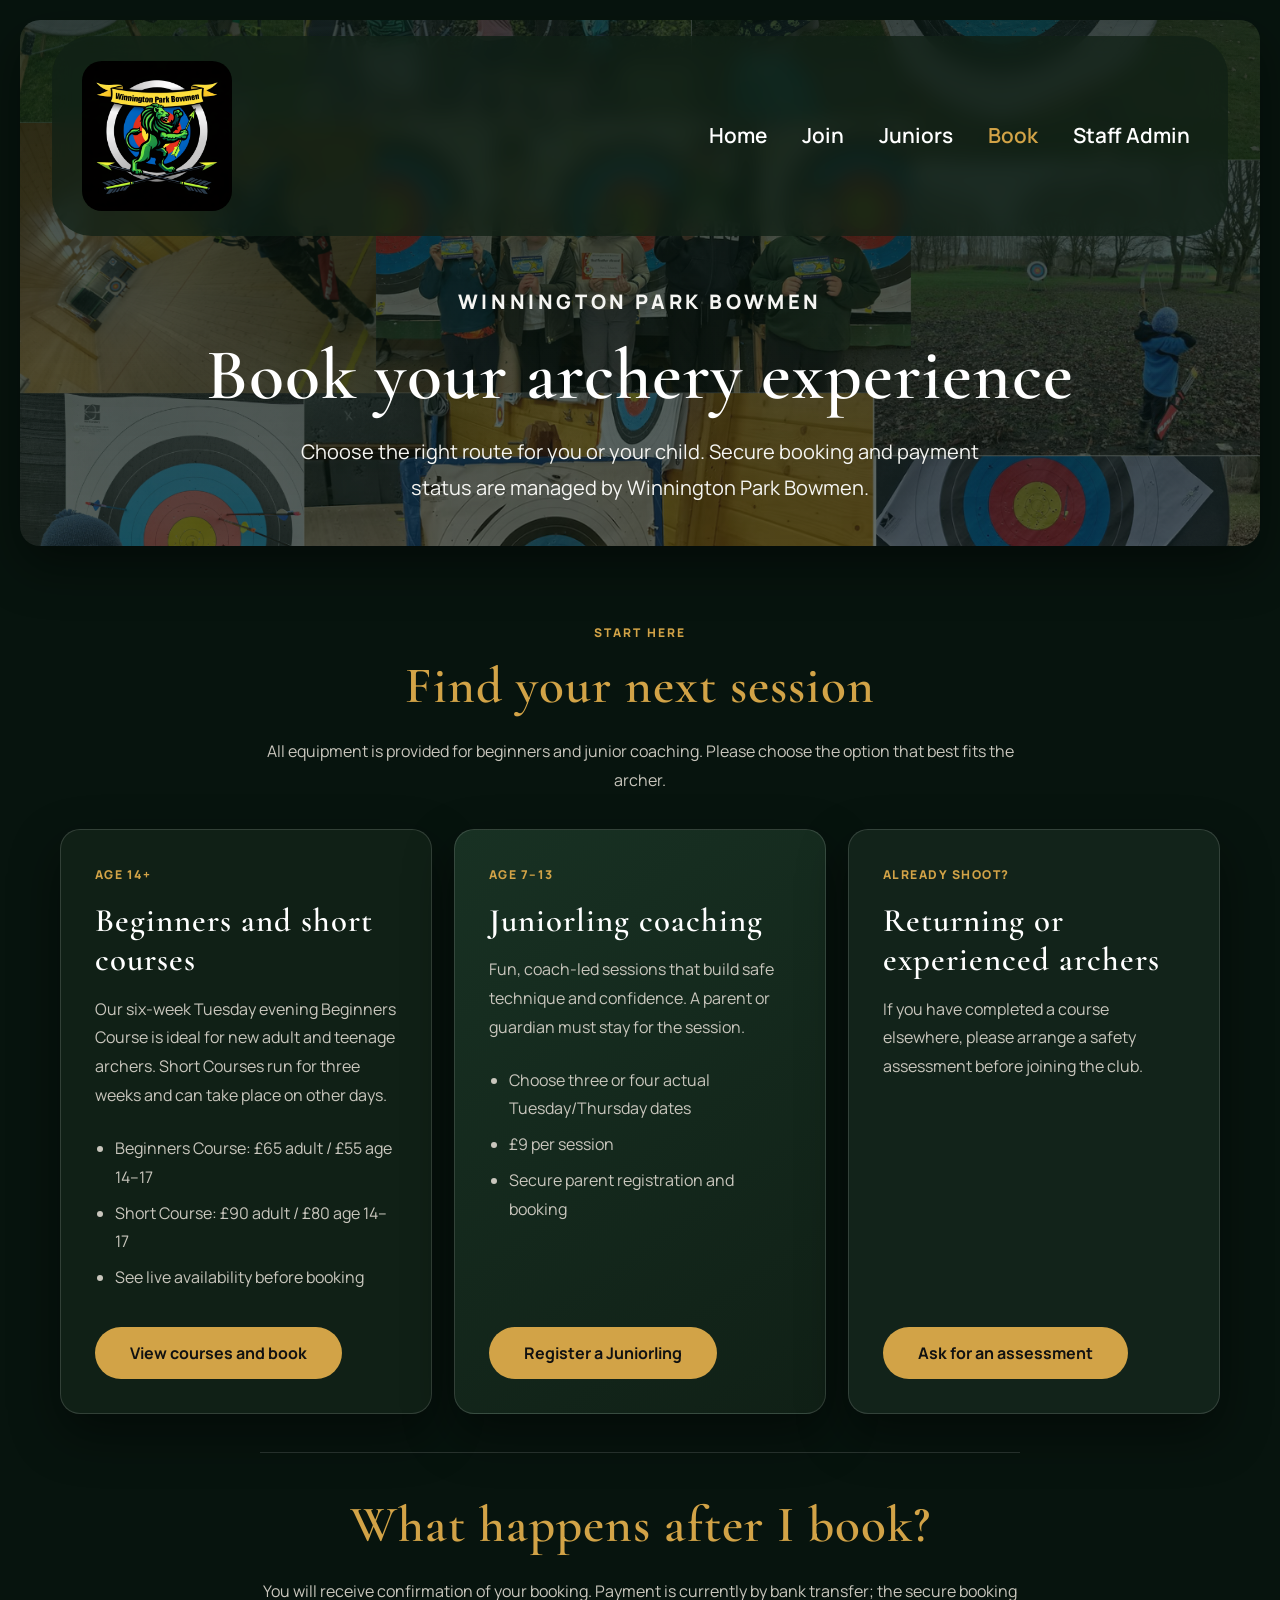
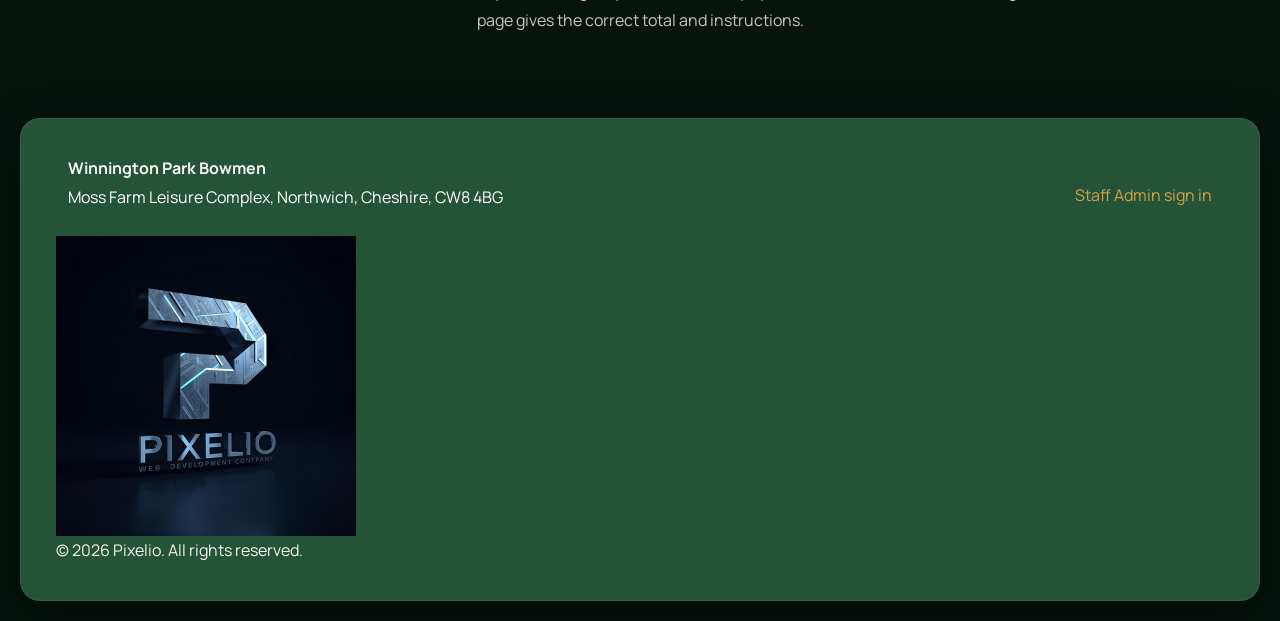
==== book.html @ f1222147 "Normalize website spacing and navigation" ====
<!DOCTYPE html>
<html lang="en">
  <head>
    <meta charset="UTF-8">
    <meta name="viewport" content="width=device-width, initial-scale=1">
    <meta name="description" content="Book a Winnington Park Bowmen course or Juniorling session.">
    <title>Book archery | Winnington Park Bowmen</title>
    <link href="https://cdn.jsdelivr.net/npm/bootstrap@5.3.8/dist/css/bootstrap.min.css" rel="stylesheet" integrity="sha384-sRIl4kxILFvY47J16cr9ZwB07vP4J8+LH7qKQnuqkuIAvNWLzeN8tE5YBujZqJLB" crossorigin="anonymous">
    <link rel="stylesheet" href="assets/styles.css">
  </head>
  <body class="booking-page">
    <header class="page-header booking-header">
      <div class="page-header-overlay">
        <nav class="navbar navbar-expand-lg site-nav">
          <a class="navbar-brand" href="index.html"><img id="wpb-logo" src="assets/images/WPB LOGO 300px 2026.png" alt="Winnington Park Bowmen Logo"></a>
          <button class="navbar-toggler" type="button" data-bs-toggle="collapse" data-bs-target="#mainNav" aria-controls="mainNav" aria-expanded="false" aria-label="Toggle navigation"><span class="navbar-toggler-icon"></span></button>
          <div class="collapse navbar-collapse justify-content-end" id="mainNav">
            <ul class="navbar-nav">
              <li class="nav-item"><a class="nav-link" href="index.html">Home</a></li>
              <li class="nav-item"><a class="nav-link" href="join.html">Join</a></li>
              <li class="nav-item"><a class="nav-link" href="juniors.html">Juniors</a></li>
              <li class="nav-item"><a class="nav-link active" href="book.html" aria-current="page">Book</a></li>
              <li class="nav-item"><a class="nav-link" href="https://new-membership.wpbowmen.co.uk/">Staff Admin</a></li>
            </ul>
          </div>
        </nav>
        <div class="page-title">
          <p class="eyebrow-site">WINNINGTON PARK BOWMEN</p>
          <h1>Book your archery experience</h1>
          <p>Choose the right route for you or your child. Secure booking and payment status are managed by Winnington Park Bowmen.</p>
        </div>
      </div>
    </header>

    <main class="booking-content container">
      <section class="booking-intro">
        <p class="eyebrow-site">START HERE</p>
        <h2>Find your next session</h2>
        <p>All equipment is provided for beginners and junior coaching. Please choose the option that best fits the archer.</p>
      </section>
      <section class="booking-grid" aria-label="Booking choices">
        <article class="booking-card course-card">
          <span class="booking-tag">Age 14+</span>
          <h3>Beginners and short courses</h3>
          <p>Our six-week Tuesday evening Beginners Course is ideal for new adult and teenage archers. Short Courses run for three weeks and can take place on other days.</p>
          <ul>
            <li>Beginners Course: £65 adult / £55 age 14–17</li>
            <li>Short Course: £90 adult / £80 age 14–17</li>
            <li>See live availability before booking</li>
          </ul>
          <a class="btn learn-btn" href="https://new-membership.wpbowmen.co.uk/courses">View courses and book</a>
        </article>
        <article class="booking-card junior-card">
          <span class="booking-tag">Age 7–13</span>
          <h3>Juniorling coaching</h3>
          <p>Fun, coach-led sessions that build safe technique and confidence. A parent or guardian must stay for the session.</p>
          <ul>
            <li>Choose three or four actual Tuesday/Thursday dates</li>
            <li>£9 per session</li>
            <li>Secure parent registration and booking</li>
          </ul>
          <a class="btn learn-btn" href="https://new-membership.wpbowmen.co.uk/juniorling-register">Register a Juniorling</a>
        </article>
        <article class="booking-card support-card">
          <span class="booking-tag">Already shoot?</span>
          <h3>Returning or experienced archers</h3>
          <p>If you have completed a course elsewhere, please arrange a safety assessment before joining the club.</p>
          <a class="btn btn-outline-light" href="secondary-pages/ask-for-assessment.html">Ask for an assessment</a>
        </article>
      </section>
      <section class="booking-note">
        <h2>What happens after I book?</h2>
        <p>You will receive confirmation of your booking. Payment is currently by bank transfer; the secure booking page gives the correct total and instructions.</p>
      </section>
    </main>

    <footer id="contact">
      <div class="container"><div class="row"><div class="col-md-6"><strong>Winnington Park Bowmen</strong><p>Moss Farm Leisure Complex, Northwich, Cheshire, CW8 4BG</p></div><div class="col-md-6 text-md-end"><a href="https://new-membership.wpbowmen.co.uk/">Staff Admin sign in</a></div></div></div><div class="pixelio-copyright"><a href="https://www.pixelio.co.uk" target="_blank" rel="noopener noreferrer"><img src="assets/images/Pixelio-blue-logo.png" alt="Pixelio"></a><span>© 2026 Pixelio. All rights reserved.</span></div>
    </footer>
    <script src="https://cdn.jsdelivr.net/npm/bootstrap@5.3.8/dist/js/bootstrap.bundle.min.js" integrity="sha384-FKyoEForCGlyvwx9Hj09JcYn3nv7wiPVlz7YYwJrWVcXK/BmnVDxM+D2scQbITxI" crossorigin="anonymous"></script>
  </body>
</html>
---- assets/styles.css ----
/* ===========================
   Google Fonts
=========================== */
@import url('https://fonts.googleapis.com/css2?family=Cormorant+Garamond:wght@400;500;600;700&family=Manrope:wght@300;400;500;600;700&display=swap');

/* ===========================
   Colour Palette
=========================== */

:root{

    --bg:#07140E;
    --surface:#102016;
    --surface-light:#183123;

    --primary:#245338;
    --accent:#D2A347;

    --text:#F5F5F2;
    --text-muted:#C9C6BD;

    --shadow:0 20px 50px rgba(0,0,0,.45);

}

/* ===========================
   Global
=========================== */

*{
    margin:0;
    padding:0;
    box-sizing:border-box;
}

html{
    scroll-behavior:smooth;
}

body{

    font-family:'Manrope',sans-serif;
    background:var(--bg);
    color:var(--text);
    line-height:1.8;

}

img {
    display: block;
    max-width: 100%;
    height: auto;
}

h1,h2,h3{

    font-family:'Cormorant Garamond',serif;
    font-weight:600;
    letter-spacing:1px;

}

h2{

    margin-bottom:20px;
    color:var(--accent);

}

p{

    color:var(--text-muted);
    margin-bottom:1.5rem;

}

section{

    margin:30px auto;

}

a {
    color: var(--accent);
    text-decoration: none;
    transition: .3s;
}

a:hover {
    color: white;
}

.container {
    max-width: 1200px;
}

.hero,
#welcome-message,
.home-content,
footer {

    border: 1px solid rgba(255,255,255,.08);

}

/* ===========================
   Hero
=========================== */

.hero {

    min-height: 100vh;

    background:
        linear-gradient(rgba(7,20,14,.65),
        rgba(7,20,14,.65)),
        url("../assets/images/hero.avif");

    background-size: cover;
    background-position: center;
    background-repeat: no-repeat;

    border-radius: 20px;

    margin: 20px;

    overflow: hidden;

    box-shadow: var(--shadow);

}

/* Dark overlay */

.hero-overlay {

    display: flex;
    flex-direction: column;

    min-height: 100vh;

    padding: 2rem 4rem;

}

/* ===========================
   Hero Content
=========================== */

.hero-content {

    flex: 1;

    display: flex;

    flex-direction: column;

    justify-content: center;

    align-items: center;

    text-align: center;

    max-width: 900px;

    margin: auto;

}

.hero h1 {

    font-size: clamp(3rem,7vw,5.5rem);

    color: white;

    margin-bottom: 1rem;

}

.hero-subtitle {

    font-size: 1.3rem;

    color: white;

    max-width: 700px;

    margin-bottom: 2.5rem;

}

/* ===========================
   Hero Buttons
=========================== */

.hero-buttons {

    display: flex;

    gap: 1rem;

    flex-wrap: wrap;

    justify-content: center;

}

.learn-btn {

    background: var(--accent);

    color: #111;

    padding: 15px 40px;

    border-radius: 50px;

    font-weight: 700;

    transition: .3s;

}

.learn-btn:hover {

    background: #e5bb5d;

    transform: translateY(-3px);

}

.btn-outline-light {

    border-radius: 50px;

    padding: 15px 40px;

}
/* ===========================
   Logo
=========================== */

#wpb-logo{

    width:220px;
    height:auto;

    border-radius:20px;
    margin:10px;

}

/* ===========================
   Navigation
=========================== */

.navbar {
    background: rgba(16, 32, 22, 0.75);
    backdrop-filter: blur(10px);

    border-radius: 40px;
    padding: 10px 20px;
}

.nav-link{

    color:white !important;

    font-size:1.3rem;
    font-weight:600;

    margin:0 .6rem;
    padding: 0.75rem 1rem;

    transition:.3s;

}

.nav-link.active{

    color:var(--accent)!important;

}

.nav-link:hover{

    color:var(--accent)!important;

}


/* ===========================
   Main Content
=========================== */

#home{

    margin:30px 20px;

    padding:60px;

    border-radius:20px;

    background:
    linear-gradient(rgba(7,20,14,.55),
    rgba(7,20,14,.55)),
    url("../assets/images/hadfield1.avif");

    background-size:cover;

    background-position:center;

    box-shadow:var(--shadow);

}

.home-content{

    max-width:1000px;

    margin:auto;

    background:rgba(16,32,22,.88);

    padding:50px;

    border-radius:20px;

}

.home-content h2{

    font-size:2.5rem;

    color:var(--text);

    margin-bottom:20px;

}

.home-content ul {
    padding-left: 1.5rem;
    margin-bottom: 2rem;
}

.home-content li {
    padding-bottom: .5rem;
}

/* ===========================
   Buttons
=========================== */

.learn-btn,
.btn {

    background:var(--accent);

    color:#111;

    border:none;

    border-radius:50px;

    padding:14px 35px;

    font-weight:700;

    transition:.3s;

}

button:hover,
.btn:hover{

    background:#e0b760;


}

/* ===========================
   Inner Page Header
=========================== */

.page-header {

    min-height: 320px;

    margin: 20px;

    border-radius: 20px;

    overflow: hidden;

    background:
        linear-gradient(rgba(7,20,14,.70),
        rgba(7,20,14,.70)),
        url("../assets/images/hero.avif") center/cover no-repeat;

    box-shadow: var(--shadow);

}

.page-header-overlay {

    min-height: 320px;

    display: flex;

    flex-direction: column;

    padding: 1rem 2rem;

}

.page-header-overlay #wpb-logo {

    width:150px;
}

.page-header-overlay .nav-link.active {

    color:var(--accent)!important;

}

.nav-link.active::after{

    width:100%;

}

.page-title{

    display:flex;
    flex-direction:column;
    justify-content:center;
    align-items:center;

    margin-top:3rem;

    text-align:center;

}

.page-title h1 {

    font-size: clamp(2.8rem, 6vw, 4.5rem);

    color: white;

    margin-bottom: 1rem;

}

.page-title p {

    font-size: 1.25rem;

    color: var(--text);

    max-width: 700px;

}

/* ===========================
   Join Page Content
=========================== */

#equipment {

    margin: 30px 20px;

    padding: 60px;

    border-radius: 20px;

    background:
        linear-gradient(rgba(7,20,14,.55),
        rgba(7,20,14,.55)),
        url("../assets/images/equipment.jpg");

    background-size: cover;

    background-position: center;

    box-shadow: var(--shadow);

}

#prices {

    margin: 30px 20px;

    padding: 60px;

    border-radius: 20px;

    background:
        linear-gradient(rgba(7,20,14,.55),
        rgba(7,20,14,.55)),
        url("../assets/images/arrows-close2.png");

    background-size: cover;

    background-position: center;

    box-shadow: var(--shadow);

}

#available-courses {

    margin: 30px 20px;

    padding: 60px;

    border-radius: 20px;

    background:
        linear-gradient(rgba(7,20,14,.55),
        rgba(7,20,14,.55)),
        url("../assets/images/indoor-champs.png");

    background-size: cover;

    background-position: center;

    box-shadow: var(--shadow);

}

#available-assessments {

    margin: 30px 20px;

    padding: 60px;

    border-radius: 20px;

    background:
        linear-gradient(rgba(7,20,14,.55),
        rgba(7,20,14,.55)),
        url("../assets/images/outdoor2.jpg");

    background-size: cover;

    background-position: center;

    box-shadow: var(--shadow);

}

/* ===========================
   Juniors Page Content
=========================== */

#juniors {

    margin: 30px 20px;

    padding: 60px;

    border-radius: 20px;

    background:
        linear-gradient(rgba(7,20,14,.55),
        rgba(7,20,14,.55)),
        url("../assets/images/junior-collage.png");

    background-size: cover;

    background-position: center;

    box-shadow: var(--shadow);

}

/* ===========================
   Footer
=========================== */

footer{

    margin:20px;

    padding:35px;

    border-radius:20px;

    background:var(--primary);

    box-shadow:var(--shadow);

}

footer p,
footer address{

    color:white;

}

footer .row {
    align-items: center;
}

#pix-logo{

    width:42px;

}

/* ===========================
   Social Icons
=========================== */

#socials{

    display:flex;

    justify-content:center;

    align-items:center;

    gap:25px;

}

.instagram-icon,
.facebook-icon,
.twitter-icon{

    color:var(--accent);

    font-size:2.2rem;

    transition:.3s;

}

.instagram-icon:hover,
.facebook-icon:hover,
.twitter-icon:hover{

    color:white;

    transform:translateY(-5px);

}

/* ===========================
   Page in Working Progress
=========================== */

.working-hero {

    min-height: 100vh;

    background:
        linear-gradient(rgba(7,20,14,.65),
        rgba(7,20,14,.65)),
        url("../assets/images/evil-elfy.png");

    background-size: cover;
    background-position: center;
    background-repeat: no-repeat;

    border-radius: 20px;

    margin: 20px;

    overflow: hidden;

    box-shadow: var(--shadow);

}

/* ===========================
   Booking hub
=========================== */

.booking-header {
    background:
        linear-gradient(rgba(7,20,14,.78), rgba(7,20,14,.64)),
        url("../assets/images/junior-collage.png") center/cover no-repeat;
}

.booking-content {
    padding: 56px 20px 30px;
}

.booking-intro,
.booking-note {
    max-width: 760px;
    margin: 0 auto 34px;
    text-align: center;
}

.eyebrow-site {
    color: var(--accent);
    font-size: .75rem;
    font-weight: 800;
    letter-spacing: .18em;
    margin-bottom: .75rem;
}

.booking-intro h2,
.booking-note h2 {
    font-size: clamp(2.25rem, 4vw, 3.4rem);
}

.booking-grid {
    display: grid;
    grid-template-columns: repeat(3, minmax(0, 1fr));
    gap: 22px;
    margin-bottom: 38px;
}

.booking-card {
    display: flex;
    min-height: 370px;
    flex-direction: column;
    padding: 34px;
    border: 1px solid rgba(255,255,255,.14);
    border-radius: 20px;
    background: var(--surface);
    box-shadow: var(--shadow);
}

.booking-card h3 {
    color: white;
    font-size: 2.05rem;
    margin: 15px 0;
}

.booking-card ul {
    margin: 0 0 28px;
    padding-left: 1.25rem;
    color: var(--text-muted);
}

.booking-card li { margin-bottom: .45rem; }
.booking-card .btn { margin-top: auto; align-self: flex-start; }
.booking-tag { color: var(--accent); font-size: .76rem; font-weight: 800; letter-spacing: .12em; text-transform: uppercase; }
.junior-card { background: linear-gradient(145deg, #183123, #102016); }
.support-card { background: #12231a; }
.booking-note { border-top: 1px solid rgba(255,255,255,.14); padding-top: 42px; }

@media (max-width: 900px) {
    .booking-grid { grid-template-columns: 1fr; }
    .booking-card { min-height: auto; }
}



/* ===========================
   Responsive
=========================== */

@media (max-width:992px){

.hero{

    flex-direction:column;

    text-align:center;

    padding:40px;

}

.hero h1{

    margin:30px 0;

    font-size:3rem;

}

#navbar{

    margin-top:25px;

}

}

@media (max-width:768px){

.hero{

    min-height:auto;

}

/* ===========================
   2026 website refresh
=========================== */

.site-hero { min-height: 760px; }
.site-nav { background: rgba(7,20,14,.7); }
.hero-content-left { align-items: flex-start; max-width: 720px; text-align: left; }
.hero-content-left .hero-subtitle { margin-left: 0; }
.section-kicker { color: var(--accent); font-size: .72rem; font-weight: 800; letter-spacing: .16em; text-transform: uppercase; }
.intro-section { padding: 100px 30px 65px; }
.split-heading { display: grid; grid-template-columns: 1.1fr .9fr; gap: 50px; align-items: end; }
.split-heading h2, .venue-section h2, .cta-band h2 { color: white; font-size: clamp(2.7rem, 5vw, 4.8rem); line-height: 1.03; }
.split-heading p { font-size: 1.12rem; margin: 0; }
.pathway-grid, .detail-grid-site { display: grid; grid-template-columns: repeat(3, 1fr); gap: 18px; }
.pathway-card, .detail-grid-site article { min-height: 300px; padding: 32px; border: 1px solid rgba(255,255,255,.12); border-radius: 18px; background: var(--surface); }
.pathway-card:nth-child(2) { background: var(--surface-light); }
.pathway-card span { color: var(--accent); font-weight: 800; }
.pathway-card h3, .detail-grid-site h3 { margin: 22px 0 14px; color: white; font-size: 2rem; }
.pathway-card a { display: inline-flex; margin-top: 22px; color: var(--accent); font-weight: 800; }
.pathway-card a b { margin-left: 10px; }
.venue-section { display: grid; grid-template-columns: 1fr 1fr; gap: 70px; margin-top: 105px; padding: 65px 30px; border-top: 1px solid rgba(255,255,255,.14); border-bottom: 1px solid rgba(255,255,255,.14); }
.venue-list article { display: grid; gap: 5px; padding: 22px 0; border-bottom: 1px solid rgba(255,255,255,.12); }
.venue-list strong { color: var(--accent); font-family: 'Cormorant Garamond',serif; font-size: 3rem; line-height: 1; }
.venue-list span { color: var(--text-muted); }
.cta-band { display: flex; justify-content: space-between; align-items: center; gap: 30px; margin: 75px auto; padding: 55px 45px; border-radius: 18px; background: linear-gradient(120deg, #183123, #0d1d14); }
.cta-band h2 { font-size: clamp(2.2rem, 3.5vw, 3.7rem); margin: 0; }
.cta-band .btn { flex: 0 0 auto; }
.learn-header { background: linear-gradient(rgba(7,20,14,.74),rgba(7,20,14,.56)), url('../assets/images/equipment.jpg') center/cover no-repeat; }
.junior-header { background: linear-gradient(rgba(7,20,14,.74),rgba(7,20,14,.56)), url('../assets/images/junior-collage.png') center/cover no-repeat; }
.detail-grid-site { padding: 0 30px; }
.detail-grid-site article { min-height: 240px; }
.assessment-callout { max-width: 820px; padding: 85px 30px; text-align: center; }
.assessment-callout h2 { color: white; font-size: clamp(2.2rem, 4vw, 3.6rem); }
.assessment-callout a { font-weight: 800; }
.membership-fees { margin-top: 82px; padding: 52px 30px; border-radius: 18px; background: #102016; }
.fees-heading { max-width: 680px; }
.fees-heading h2 { color: white; font-size: clamp(2.5rem, 4vw, 4rem); }
.fees-grid { display: grid; grid-template-columns: repeat(5, 1fr); gap: 12px; margin-top: 32px; }
.fees-grid article { padding: 22px 16px; border: 1px solid rgba(255,255,255,.13); border-radius: 12px; background: rgba(255,255,255,.04); }
.fees-grid h3 { color: var(--text-muted); font-family: 'Manrope', sans-serif; font-size: .82rem; font-weight: 700; }
.fees-grid strong { display: block; color: var(--accent); font-family: 'Cormorant Garamond', serif; font-size: 2.5rem; line-height: 1.25; }
.fees-grid span, .fees-note { color: var(--text-muted); font-size: .85rem; }
.fees-note { margin: 28px 0 0; }
.footer-grid { display: grid; grid-template-columns: 2fr 1fr 1fr; gap: 40px; }
.footer-grid a { display: block; margin-bottom: 8px; color: white; }
.footer-grid a:hover { color: var(--accent); }
.footer-logo { width: 72px; margin-bottom: 15px; }
.pixelio-copyright { display: flex; align-items: center; justify-content: center; gap: 10px; max-width: 1200px; margin: 28px auto 0; padding-top: 18px; border-top: 1px solid rgba(255,255,255,.16); color: white; font-size: .8rem; }
.pixelio-copyright img { width: 42px; }

/* Shared layout rhythm: overrides earlier page-specific spacing. */
.site-hero,
.page-header {
    margin: 20px;
    border-radius: 20px;
}

.site-hero .hero-overlay,
.page-header .page-header-overlay {
    min-height: 0;
    padding: 24px 34px 0;
}

.site-hero .hero-overlay { min-height: 720px; }
.page-header .page-header-overlay { min-height: 440px; }

.site-nav {
    min-height: 108px;
    padding: 10px 22px;
    border-radius: 18px;
}

.site-nav #wpb-logo {
    width: 88px;
    margin: 0;
    border-radius: 14px;
}

.site-nav .nav-link {
    margin: 0 .1rem;
    padding: .55rem .85rem;
    font-size: 1rem;
}

.site-hero .hero-content-left {
    justify-content: flex-end;
    align-items: flex-start;
    padding: 80px 8% 76px;
}

.site-hero .hero-content-left h1 { max-width: 760px; }

.page-header .page-title {
    flex: 1;
    justify-content: flex-end;
    align-items: flex-start;
    margin: 0;
    padding: 64px 8% 72px;
    text-align: left;
}

.page-header .page-title p { margin-bottom: 0; }
.page-header .page-title .eyebrow-site { margin-bottom: 14px; }

.intro-section { margin-top: 0; }
.detail-grid-site { margin-top: 0; }
.membership-fees { margin-bottom: 0; }
.cta-band { margin-top: 72px; margin-bottom: 72px; }
.assessment-callout { margin-top: 0; margin-bottom: 70px; }

@media (max-width: 768px) {
    .site-hero,
    .page-header { margin: 10px; border-radius: 14px; }
    .site-hero .hero-overlay,
    .page-header .page-header-overlay { padding: 14px 16px 0; }
    .site-hero .hero-overlay { min-height: 620px; }
    .page-header .page-header-overlay { min-height: 390px; }
    .site-nav { min-height: 78px; padding: 8px 14px; }
    .site-nav #wpb-logo { width: 58px; border-radius: 10px; }
    .site-nav .nav-link { padding: .55rem; font-size: .95rem; }
    .site-hero .hero-content-left,
    .page-header .page-title { align-items: center; padding: 56px 10% 52px; text-align: center; }
    .hero-content-left .hero-subtitle { margin-left: auto; margin-right: auto; }
    .intro-section { padding: 58px 24px 38px; }
    .detail-grid-site { padding: 0 24px; }
    .membership-fees { padding: 38px 24px; }
    .cta-band { margin: 52px 16px; padding: 36px 26px; }
    .assessment-callout { padding: 58px 24px; }
}

@media (max-width: 900px) {
  .split-heading, .venue-section, .footer-grid { grid-template-columns: 1fr; gap: 25px; }
  .pathway-grid, .detail-grid-site { grid-template-columns: 1fr; }
  .fees-grid { grid-template-columns: repeat(2, 1fr); }
  .cta-band { align-items: flex-start; flex-direction: column; }
  .intro-section { padding: 70px 25px 45px; }
}

.hero h1{

    font-size:2.3rem;

}

#wpb-logo{

    width:170px;

}

#welcome-message{

    padding:30px 20px;

}

#welcome-message h2{

    font-size:2.2rem;

}

#home{

    padding:20px;

}

.home-content{

    padding:30px;

}

footer{

    text-align:center;

}

}
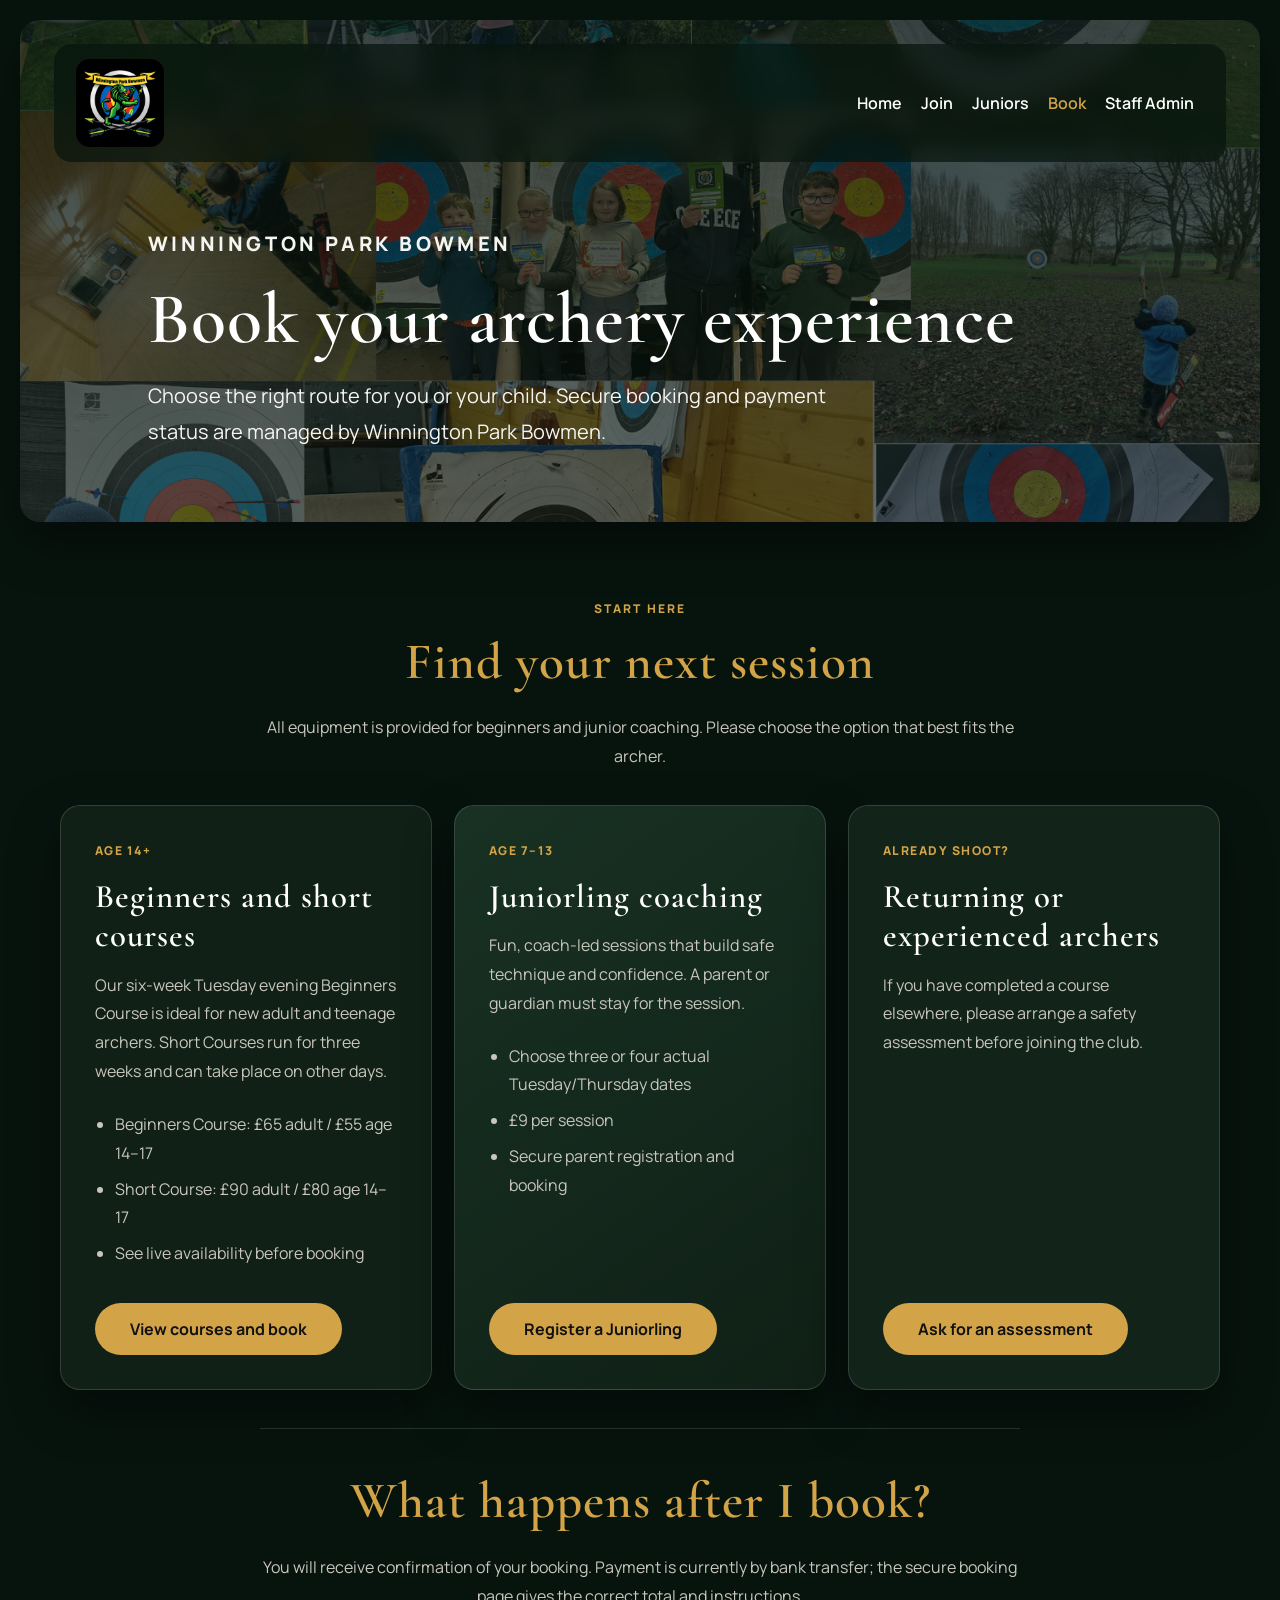
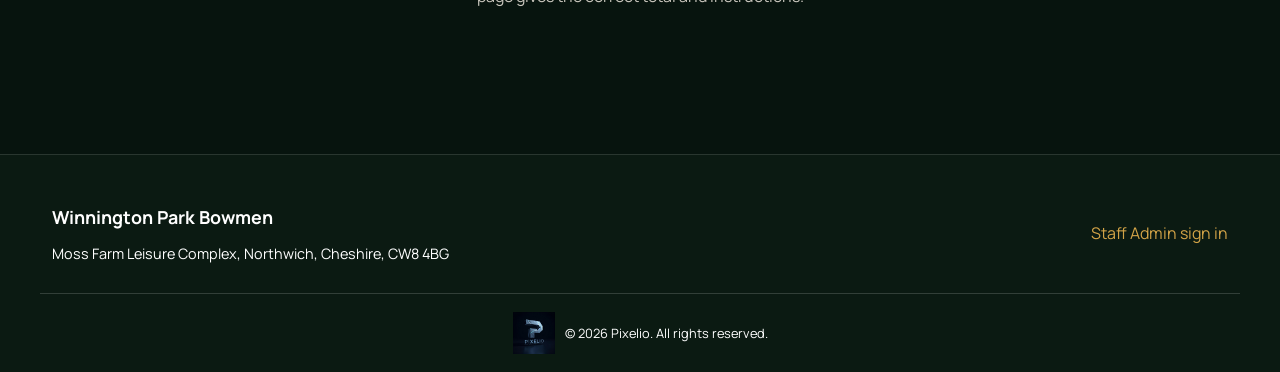
==== commit 05c8c428: "Refresh stylesheet cache across pages" ====
--- a/book.html
+++ b/book.html
@@ -6,7 +6,7 @@
     <meta name="description" content="Book a Winnington Park Bowmen course or Juniorling session.">
     <title>Book archery | Winnington Park Bowmen</title>
     <link href="https://cdn.jsdelivr.net/npm/bootstrap@5.3.8/dist/css/bootstrap.min.css" rel="stylesheet" integrity="sha384-sRIl4kxILFvY47J16cr9ZwB07vP4J8+LH7qKQnuqkuIAvNWLzeN8tE5YBujZqJLB" crossorigin="anonymous">
-    <link rel="stylesheet" href="assets/styles.css">
+    <link rel="stylesheet" href="assets/styles.css?v=25e6a29">
   </head>
   <body class="booking-page">
     <header class="page-header booking-header">
--- a/assets/styles.css
+++ b/assets/styles.css
@@ -794,11 +794,13 @@
 
 }
 
+}
+
 /* ===========================
    2026 website refresh
 =========================== */
 
-.site-hero { min-height: 760px; }
+.site-hero { min-height: 650px; }
 .site-nav { background: rgba(7,20,14,.7); }
 .hero-content-left { align-items: flex-start; max-width: 720px; text-align: left; }
 .hero-content-left .hero-subtitle { margin-left: 0; }
@@ -810,6 +812,10 @@
 .pathway-grid, .detail-grid-site { display: grid; grid-template-columns: repeat(3, 1fr); gap: 18px; }
 .pathway-card, .detail-grid-site article { min-height: 300px; padding: 32px; border: 1px solid rgba(255,255,255,.12); border-radius: 18px; background: var(--surface); }
 .pathway-card:nth-child(2) { background: var(--surface-light); }
+.pathway-card { background-position: center; background-size: cover; }
+.pathway-card:nth-child(1) { background-image: linear-gradient(rgba(10,31,20,.91), rgba(10,31,20,.83)), url('../assets/images/equipment.jpg'); }
+.pathway-card:nth-child(2) { background-image: linear-gradient(rgba(20,51,35,.9), rgba(20,51,35,.82)), url('../assets/images/juniorlings1.avif'); }
+.pathway-card:nth-child(3) { background-image: linear-gradient(rgba(10,31,20,.92), rgba(10,31,20,.84)), url('../assets/images/outdoor2.jpg'); }
 .pathway-card span { color: var(--accent); font-weight: 800; }
 .pathway-card h3, .detail-grid-site h3 { margin: 22px 0 14px; color: white; font-size: 2rem; }
 .pathway-card a { display: inline-flex; margin-top: 22px; color: var(--accent); font-weight: 800; }
@@ -825,6 +831,20 @@
 .junior-header { background: linear-gradient(rgba(7,20,14,.74),rgba(7,20,14,.56)), url('../assets/images/junior-collage.png') center/cover no-repeat; }
 .detail-grid-site { padding: 0 30px; }
 .detail-grid-site article { min-height: 240px; }
+.learning-details article,
+.junior-details article { background-position: center; background-size: cover; }
+.learning-details article:nth-child(1) { background-image: linear-gradient(rgba(12,31,20,.87), rgba(12,31,20,.87)), url('../assets/images/william4.jpg'); }
+.learning-details article:nth-child(2) { background-image: linear-gradient(rgba(12,31,20,.88), rgba(12,31,20,.88)), url('../assets/images/arrows-close2.jpg'); }
+.learning-details article:nth-child(3) { background-image: linear-gradient(rgba(12,31,20,.88), rgba(12,31,20,.88)), url('../assets/images/indoor-champs.png'); }
+.junior-details article:nth-child(1) { background-image: linear-gradient(rgba(12,31,20,.87), rgba(12,31,20,.87)), url('../assets/images/juniorlings1.avif'); }
+.junior-details article:nth-child(2) { background-image: linear-gradient(rgba(12,31,20,.87), rgba(12,31,20,.87)), url('../assets/images/juniorlings2.avif'); }
+.junior-details article:nth-child(3) { background-image: linear-gradient(rgba(12,31,20,.87), rgba(12,31,20,.87)), url('../assets/images/junior-collage.png'); }
+.club-gallery { display: grid; grid-template-columns: repeat(3, 1fr); gap: 16px; margin-top: 48px; }
+.club-gallery img { width: 100%; height: 210px; border-radius: 14px; object-fit: cover; box-shadow: var(--shadow); }
+.club-gallery img:nth-child(2) { margin-top: 0; }
+.junior-gallery { grid-template-columns: repeat(2, 1fr); margin-top: 52px; }
+.junior-gallery img { height: 360px; }
+.junior-gallery img:nth-child(2) { margin-top: 0; }
 .assessment-callout { max-width: 820px; padding: 85px 30px; text-align: center; }
 .assessment-callout h2 { color: white; font-size: clamp(2.2rem, 4vw, 3.6rem); }
 .assessment-callout a { font-weight: 800; }
@@ -837,13 +857,28 @@
 .fees-grid strong { display: block; color: var(--accent); font-family: 'Cormorant Garamond', serif; font-size: 2.5rem; line-height: 1.25; }
 .fees-grid span, .fees-note { color: var(--text-muted); font-size: .85rem; }
 .fees-note { margin: 28px 0 0; }
-.footer-grid { display: grid; grid-template-columns: 2fr 1fr 1fr; gap: 40px; }
+.footer-grid { display: grid; grid-template-columns: 2fr 1fr 1fr; gap: 40px; align-items: start; }
 .footer-grid a { display: block; margin-bottom: 8px; color: white; }
 .footer-grid a:hover { color: var(--accent); }
 .footer-logo { width: 72px; margin-bottom: 15px; }
 .pixelio-copyright { display: flex; align-items: center; justify-content: center; gap: 10px; max-width: 1200px; margin: 28px auto 0; padding-top: 18px; border-top: 1px solid rgba(255,255,255,.16); color: white; font-size: .8rem; }
 .pixelio-copyright img { width: 42px; }
 
+footer#contact {
+    margin: 80px 0 0;
+    padding: 46px 30px 18px;
+    border: 0;
+    border-top: 1px solid rgba(255,255,255,.12);
+    border-radius: 0;
+    background: #0b1a12;
+    box-shadow: none;
+    text-align: left;
+}
+
+footer#contact strong { color: white; font-size: 1.12rem; }
+footer#contact p { margin: 8px 0 0; font-size: .9rem; line-height: 1.65; }
+footer#contact .section-kicker { margin: 0 0 10px; }
+
 /* Shared layout rhythm: overrides earlier page-specific spacing. */
 .site-hero,
 .page-header {
@@ -857,7 +892,7 @@
     padding: 24px 34px 0;
 }
 
-.site-hero .hero-overlay { min-height: 720px; }
+.site-hero .hero-overlay { min-height: 620px; }
 .page-header .page-header-overlay { min-height: 440px; }
 
 .site-nav {
@@ -927,11 +962,16 @@
 @media (max-width: 900px) {
   .split-heading, .venue-section, .footer-grid { grid-template-columns: 1fr; gap: 25px; }
   .pathway-grid, .detail-grid-site { grid-template-columns: 1fr; }
+  .club-gallery, .junior-gallery { grid-template-columns: 1fr; margin: 46px 16px 0; }
+  .club-gallery img, .junior-gallery img { height: 260px; }
+  .club-gallery img:nth-child(2) { margin-top: 0; }
   .fees-grid { grid-template-columns: repeat(2, 1fr); }
   .cta-band { align-items: flex-start; flex-direction: column; }
   .intro-section { padding: 70px 25px 45px; }
 }
 
+@media (max-width: 768px) {
+
 .hero h1{
 
     font-size:2.3rem;
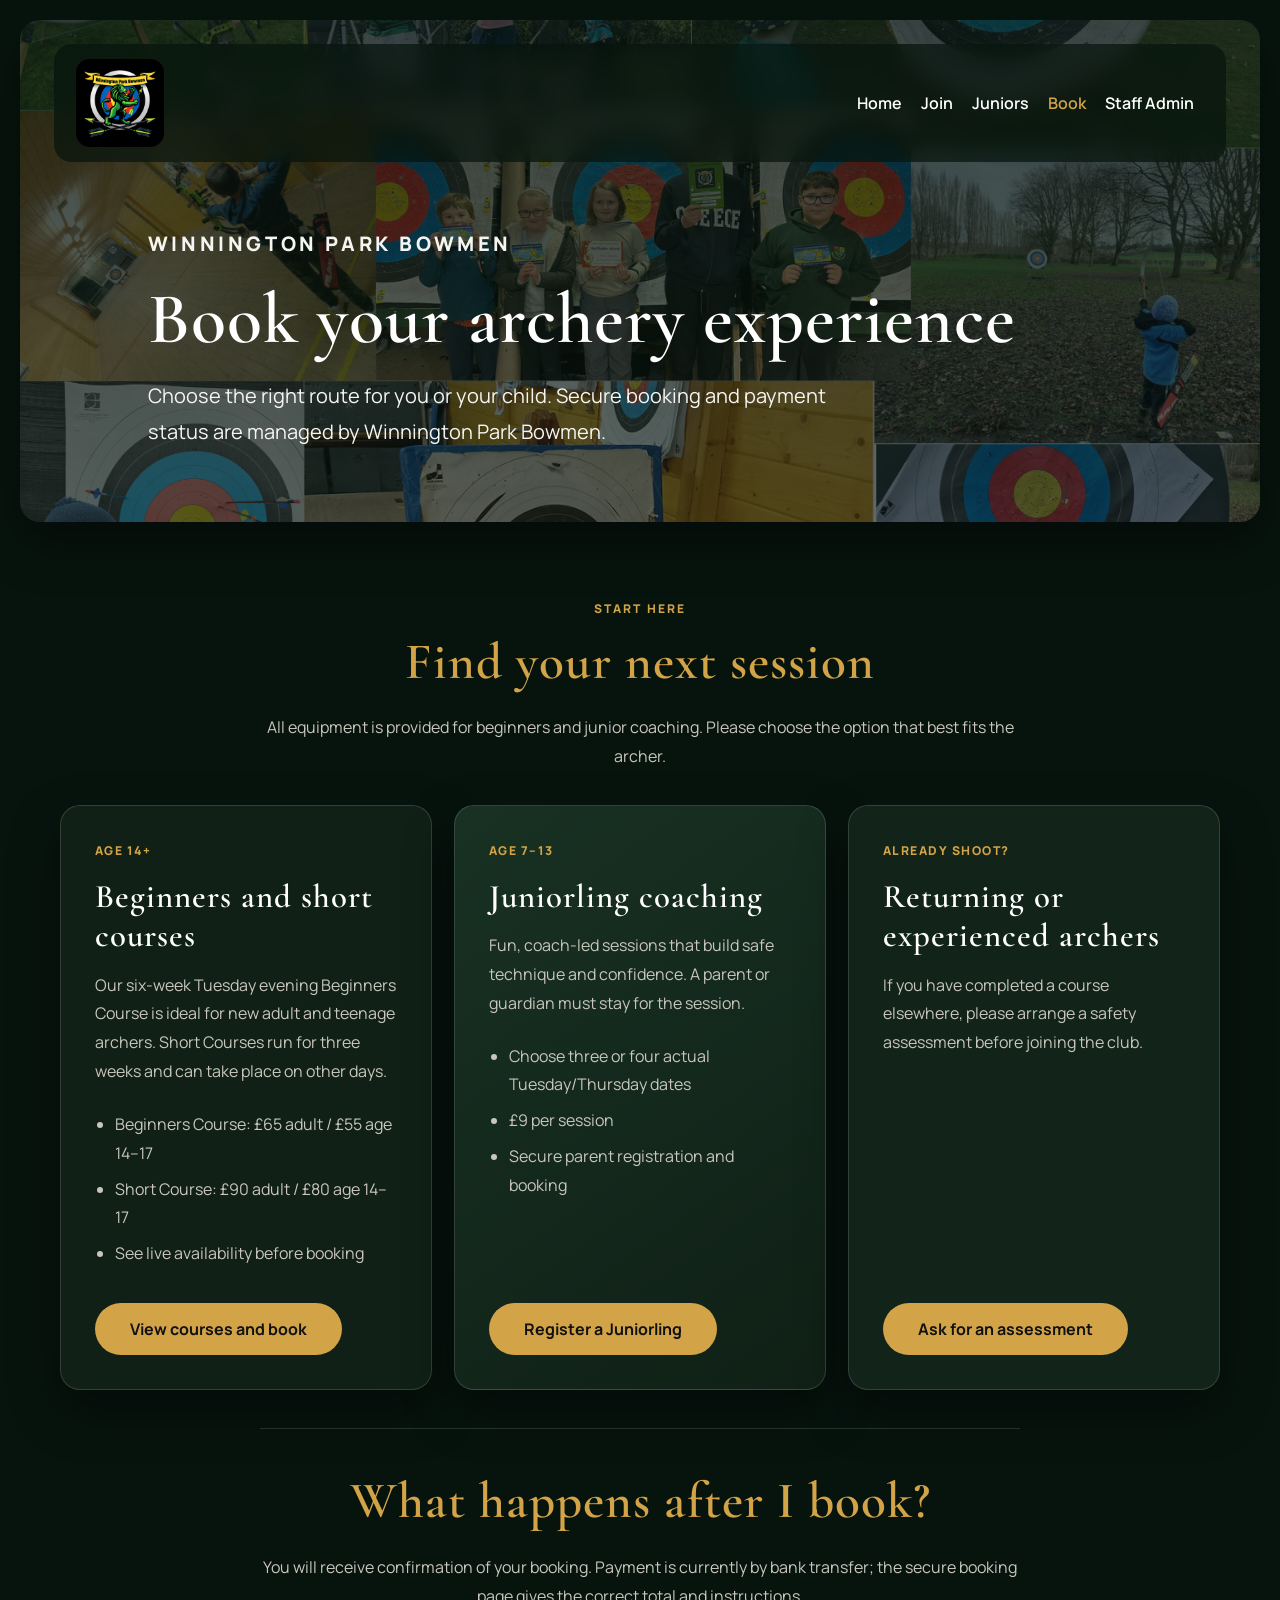
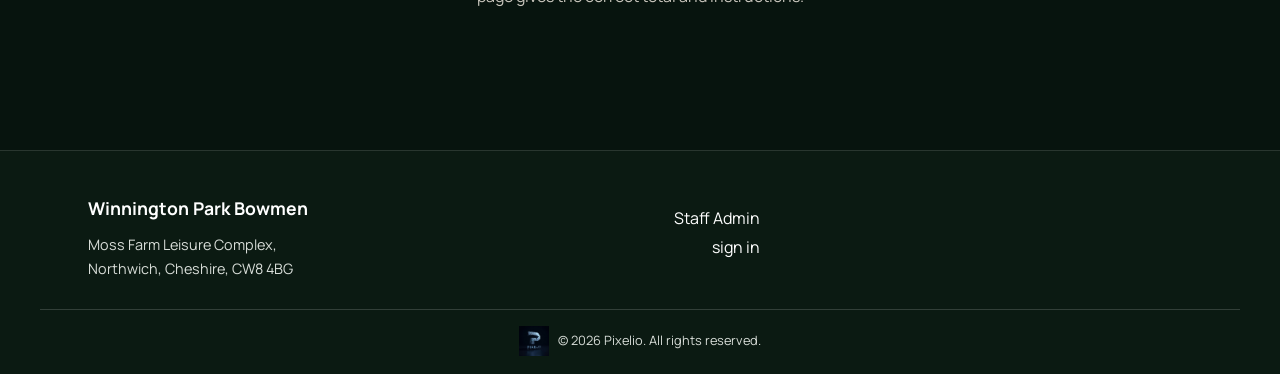
==== commit 2da326a5: "Apply standalone responsive layout fixes" ====
--- a/book.html
+++ b/book.html
@@ -7,6 +7,7 @@
     <title>Book archery | Winnington Park Bowmen</title>
     <link href="https://cdn.jsdelivr.net/npm/bootstrap@5.3.8/dist/css/bootstrap.min.css" rel="stylesheet" integrity="sha384-sRIl4kxILFvY47J16cr9ZwB07vP4J8+LH7qKQnuqkuIAvNWLzeN8tE5YBujZqJLB" crossorigin="anonymous">
     <link rel="stylesheet" href="assets/styles.css?v=25e6a29">
+    <link rel="stylesheet" href="assets/layout-fix.css?v=1">
   </head>
   <body class="booking-page">
     <header class="page-header booking-header">
--- a/assets/layout-fix.css
+++ b/assets/layout-fix.css
@@ -0,0 +1,108 @@
+/* Final public-site layout overrides. Kept separate from the legacy stylesheet. */
+
+.site-hero { min-height: 650px; }
+.site-hero .hero-overlay { min-height: 620px; }
+.site-nav #wpb-logo { width: 88px; margin: 0; border-radius: 14px; }
+
+.club-gallery {
+  display: grid !important;
+  grid-template-columns: repeat(3, minmax(0, 1fr)) !important;
+  gap: 16px !important;
+  max-width: 1200px;
+  margin: 48px auto 0 !important;
+}
+
+.club-gallery img {
+  display: block;
+  width: 100% !important;
+  height: 210px !important;
+  margin: 0 !important;
+  border-radius: 14px;
+  object-fit: cover;
+}
+
+.junior-gallery { grid-template-columns: repeat(2, minmax(0, 1fr)) !important; }
+.junior-gallery img { height: 260px !important; }
+
+.membership-fees {
+  margin: 72px auto 0 !important;
+  padding: 48px 36px !important;
+  border-radius: 18px !important;
+  background: #102016 !important;
+}
+
+.fees-grid {
+  display: grid !important;
+  grid-template-columns: repeat(5, minmax(0, 1fr)) !important;
+  gap: 12px !important;
+  margin-top: 32px !important;
+}
+
+.fees-grid article {
+  padding: 22px 16px !important;
+  border: 1px solid rgba(255,255,255,.13) !important;
+  border-radius: 12px !important;
+  background: rgba(255,255,255,.04) !important;
+}
+
+.fees-grid h3 { font-family: 'Manrope', sans-serif; font-size: .82rem; color: #c9c6bd; }
+.fees-grid strong { display: block; color: #d2a347; font-family: 'Cormorant Garamond', serif; font-size: 2.5rem; line-height: 1.25; }
+.fees-grid span { color: #c9c6bd; font-size: .85rem; }
+
+footer#contact {
+  margin: 76px 0 0 !important;
+  padding: 42px 0 18px !important;
+  border: 0 !important;
+  border-top: 1px solid rgba(255,255,255,.12) !important;
+  border-radius: 0 !important;
+  background: #0b1a12 !important;
+  box-shadow: none !important;
+  text-align: left !important;
+}
+
+footer#contact .footer-grid,
+footer#contact > .container .row {
+  display: grid !important;
+  grid-template-columns: minmax(0, 2fr) minmax(150px, 1fr) minmax(150px, 1fr) !important;
+  gap: 36px !important;
+  width: min(1200px, calc(100% - 48px)) !important;
+  margin: 0 auto !important;
+}
+
+footer#contact strong { display: block; color: #fff; font-size: 1.1rem; }
+footer#contact p { margin: 8px 0 0 !important; color: #d8ddd8; font-size: .9rem; line-height: 1.65; }
+footer#contact a { display: block; margin-bottom: 8px; color: #fff; }
+footer#contact a:hover { color: #d2a347; }
+footer#contact .section-kicker { margin: 0 0 10px !important; color: #d2a347; }
+footer#contact .text-md-end { text-align: right !important; }
+
+footer#contact .pixelio-copyright {
+  display: flex !important;
+  align-items: center !important;
+  justify-content: center !important;
+  gap: 9px !important;
+  width: min(1200px, calc(100% - 48px)) !important;
+  margin: 28px auto 0 !important;
+  padding-top: 16px !important;
+  border-top: 1px solid rgba(255,255,255,.16) !important;
+  color: #d8ddd8 !important;
+  font-size: .8rem !important;
+}
+
+footer#contact .pixelio-copyright a { display: inline-flex; margin: 0; }
+footer#contact .pixelio-copyright img {
+  display: block;
+  width: 30px !important;
+  height: 30px !important;
+  max-width: 30px !important;
+  object-fit: contain;
+}
+
+@media (max-width: 900px) {
+  .club-gallery, .junior-gallery { grid-template-columns: 1fr !important; width: calc(100% - 32px); }
+  .club-gallery img, .junior-gallery img { height: 220px !important; }
+  .fees-grid { grid-template-columns: repeat(2, minmax(0, 1fr)) !important; }
+  footer#contact .footer-grid,
+  footer#contact > .container .row { grid-template-columns: 1fr !important; gap: 22px !important; }
+  footer#contact .text-md-end { text-align: left !important; }
+}
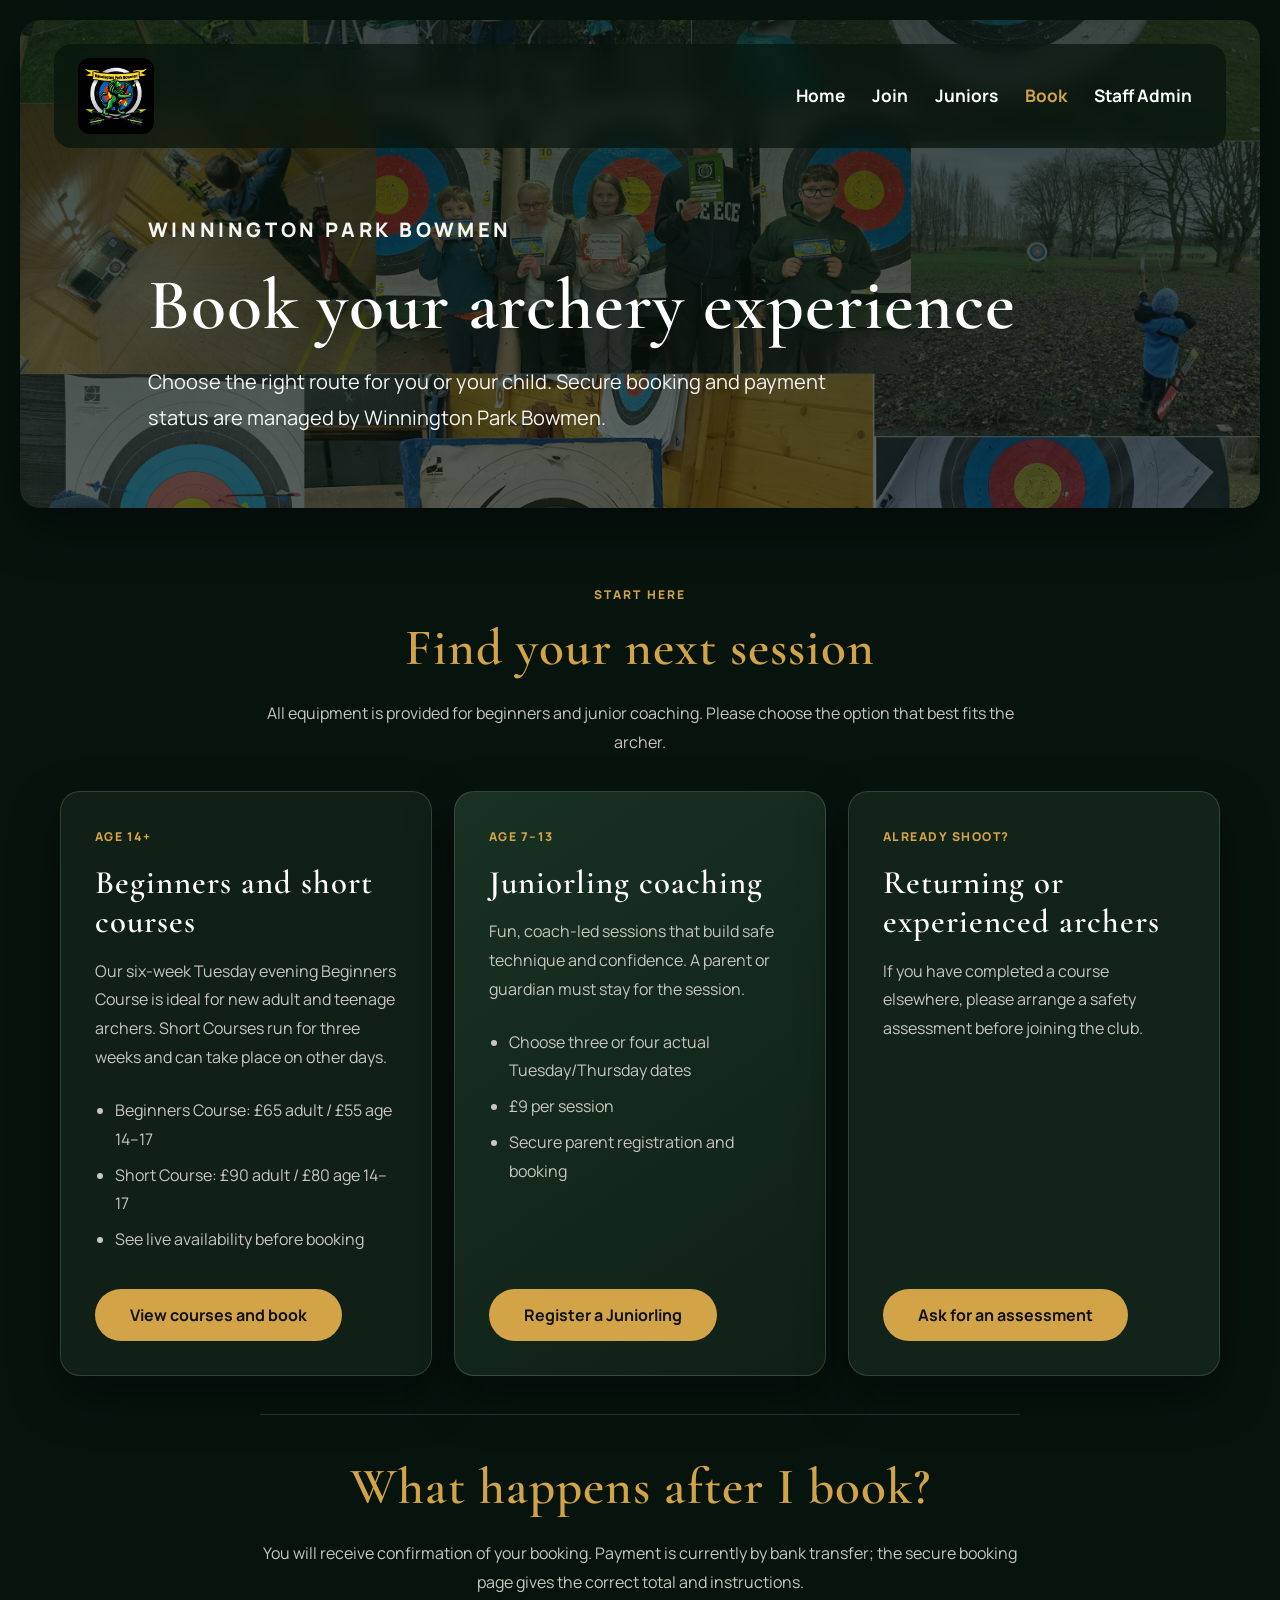
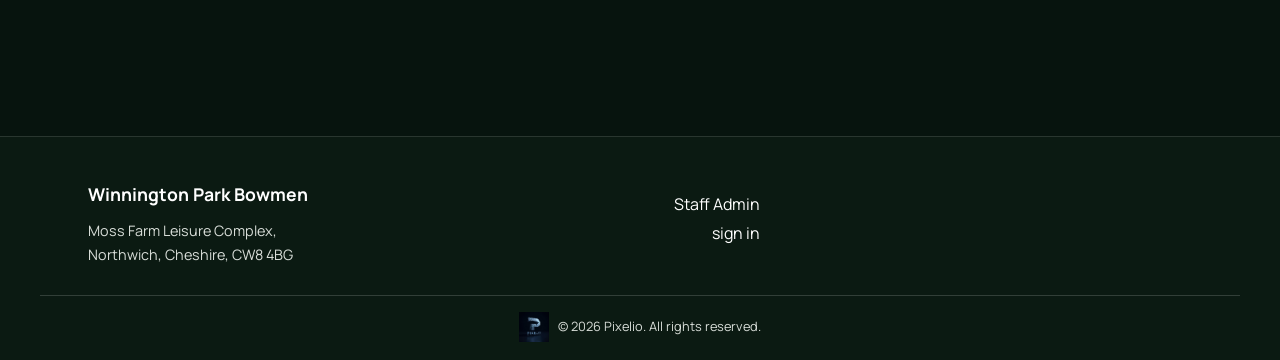
==== commit 42181886: "Strengthen site navigation" ====
--- a/book.html
+++ b/book.html
@@ -7,7 +7,7 @@
     <title>Book archery | Winnington Park Bowmen</title>
     <link href="https://cdn.jsdelivr.net/npm/bootstrap@5.3.8/dist/css/bootstrap.min.css" rel="stylesheet" integrity="sha384-sRIl4kxILFvY47J16cr9ZwB07vP4J8+LH7qKQnuqkuIAvNWLzeN8tE5YBujZqJLB" crossorigin="anonymous">
     <link rel="stylesheet" href="assets/styles.css?v=25e6a29">
-    <link rel="stylesheet" href="assets/layout-fix.css?v=1">
+    <link rel="stylesheet" href="assets/layout-fix.css?v=2">
   </head>
   <body class="booking-page">
     <header class="page-header booking-header">
--- a/assets/layout-fix.css
+++ b/assets/layout-fix.css
@@ -2,7 +2,10 @@
 
 .site-hero { min-height: 650px; }
 .site-hero .hero-overlay { min-height: 620px; }
-.site-nav #wpb-logo { width: 88px; margin: 0; border-radius: 14px; }
+.site-nav { min-height: 88px; padding: 9px 24px; }
+.site-nav #wpb-logo { width: 76px; margin: 0; border-radius: 12px; }
+.site-nav .navbar-nav { gap: 8px; }
+.site-nav .nav-link { padding: .6rem .95rem; font-size: 1.08rem; font-weight: 700; }
 
 .club-gallery {
   display: grid !important;
@@ -106,3 +109,9 @@
   footer#contact > .container .row { grid-template-columns: 1fr !important; gap: 22px !important; }
   footer#contact .text-md-end { text-align: left !important; }
 }
+
+@media (max-width: 768px) {
+  .site-nav { min-height: 72px; padding: 8px 14px; }
+  .site-nav #wpb-logo { width: 56px; }
+  .site-nav .nav-link { font-size: 1rem; }
+}
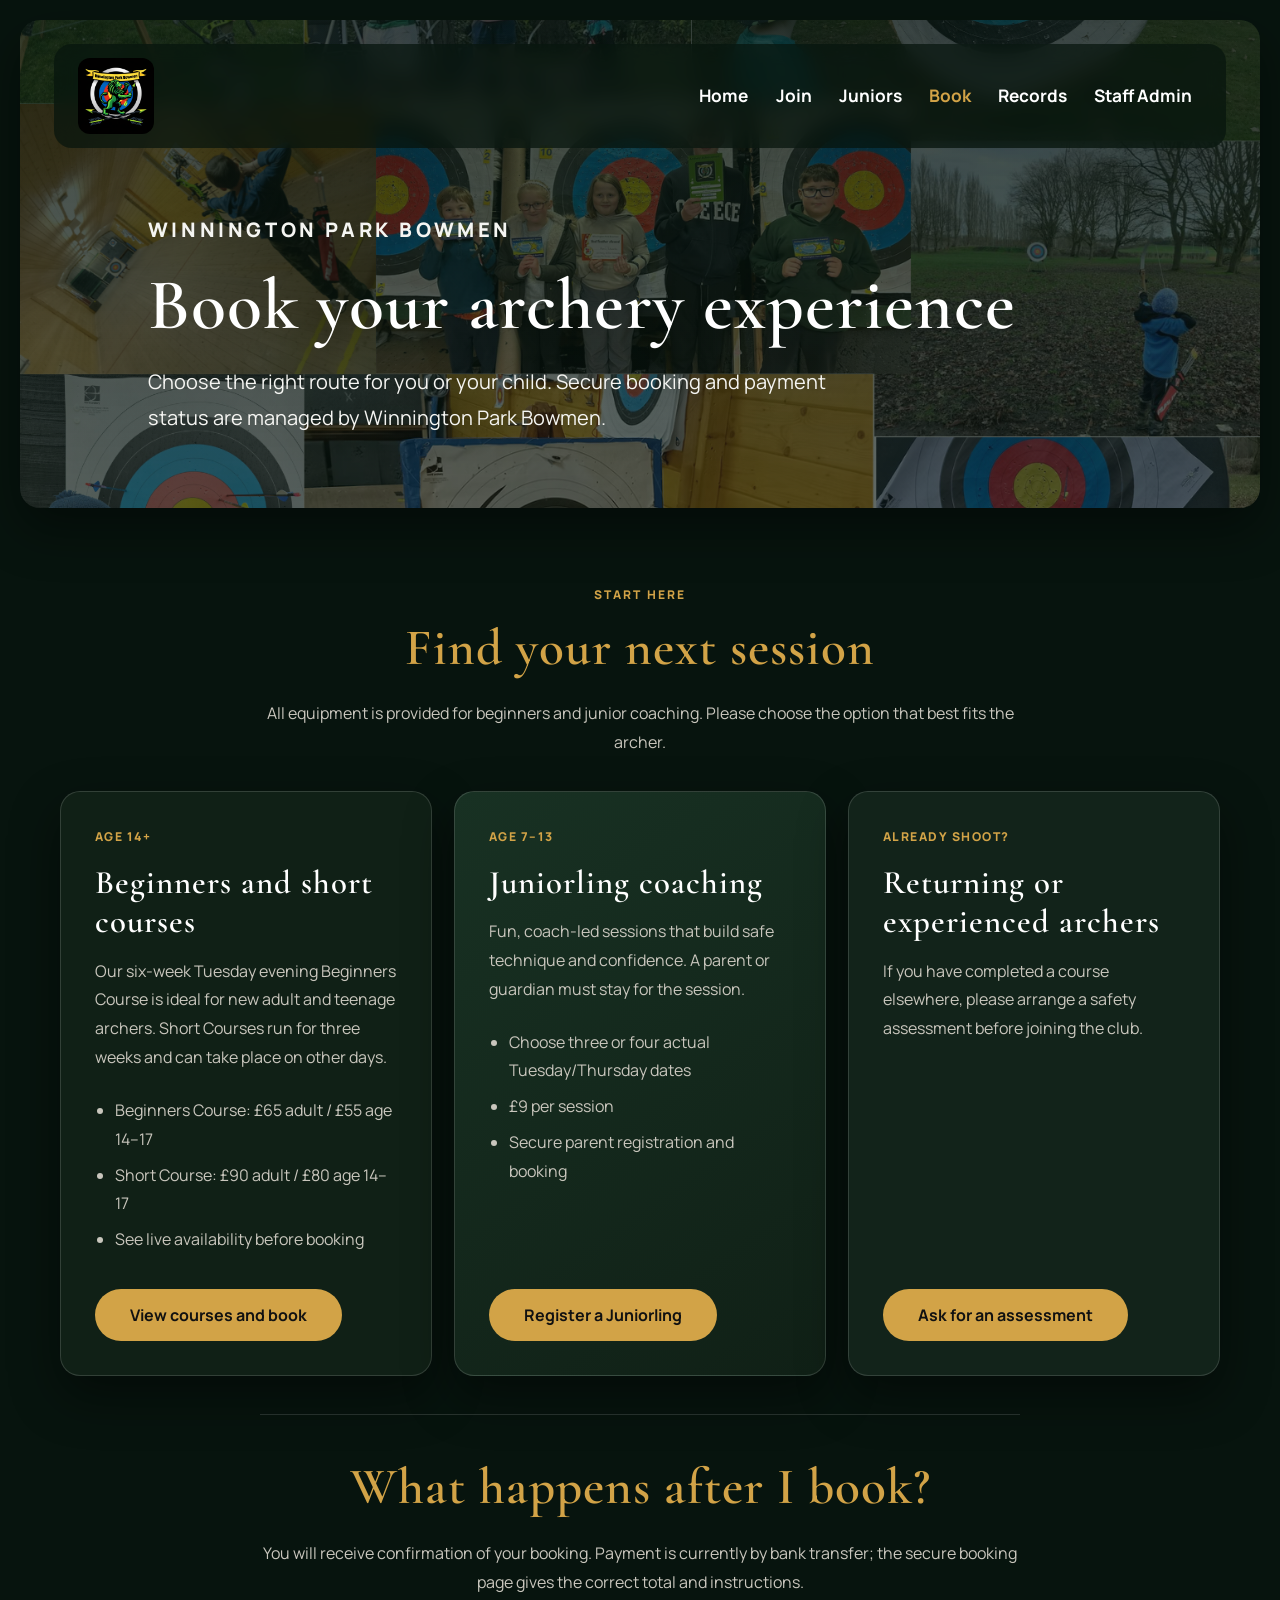
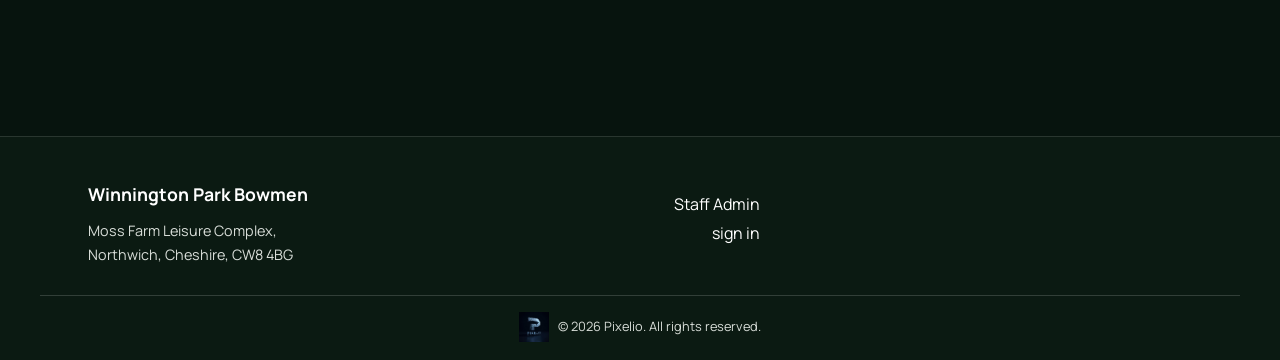
==== commit 78a1c545: "Add live club records page" ====
--- a/book.html
+++ b/book.html
@@ -7,7 +7,7 @@
     <title>Book archery | Winnington Park Bowmen</title>
     <link href="https://cdn.jsdelivr.net/npm/bootstrap@5.3.8/dist/css/bootstrap.min.css" rel="stylesheet" integrity="sha384-sRIl4kxILFvY47J16cr9ZwB07vP4J8+LH7qKQnuqkuIAvNWLzeN8tE5YBujZqJLB" crossorigin="anonymous">
     <link rel="stylesheet" href="assets/styles.css?v=25e6a29">
-    <link rel="stylesheet" href="assets/layout-fix.css?v=2">
+    <link rel="stylesheet" href="assets/layout-fix.css?v=5">
   </head>
   <body class="booking-page">
     <header class="page-header booking-header">
@@ -21,6 +21,7 @@
               <li class="nav-item"><a class="nav-link" href="join.html">Join</a></li>
               <li class="nav-item"><a class="nav-link" href="juniors.html">Juniors</a></li>
               <li class="nav-item"><a class="nav-link active" href="book.html" aria-current="page">Book</a></li>
+              <li class="nav-item"><a class="nav-link" href="records.html">Records</a></li>
               <li class="nav-item"><a class="nav-link" href="https://new-membership.wpbowmen.co.uk/">Staff Admin</a></li>
             </ul>
           </div>
--- a/assets/layout-fix.css
+++ b/assets/layout-fix.css
@@ -6,6 +6,37 @@
 .site-nav #wpb-logo { width: 76px; margin: 0; border-radius: 12px; }
 .site-nav .navbar-nav { gap: 8px; }
 .site-nav .nav-link { padding: .6rem .95rem; font-size: 1.08rem; font-weight: 700; }
+.site-nav .navbar-toggler {
+  padding: .55rem .65rem;
+  border: 2px solid #fff;
+  border-radius: 9px;
+  background: rgba(0, 0, 0, .28);
+  box-shadow: 0 0 0 3px rgba(210, 163, 71, .22);
+}
+.site-nav .navbar-toggler:focus { box-shadow: 0 0 0 4px rgba(210, 163, 71, .55); }
+.site-nav .navbar-toggler-icon { filter: brightness(0) invert(1); }
+
+.club-story {
+  display: grid;
+  grid-template-columns: minmax(0, 1.1fr) minmax(300px, .9fr);
+  gap: 56px;
+  align-items: center;
+  margin-top: 72px;
+  padding: 56px 30px;
+  border-top: 1px solid rgba(255,255,255,.14);
+  border-bottom: 1px solid rgba(255,255,255,.14);
+}
+
+.club-story h2 { margin: 10px 0 20px; color: #fff; font-size: clamp(2.3rem, 4vw, 3.8rem); line-height: 1.05; }
+.club-story-copy > p:not(.section-kicker) { max-width: 680px; margin-bottom: 14px; color: #c9c6bd; }
+.club-story-facts { display: grid; grid-template-columns: repeat(2, minmax(0, 1fr)); gap: 14px; margin-top: 26px; }
+.club-story-facts div { padding: 18px; border: 1px solid rgba(255,255,255,.12); border-radius: 12px; background: rgba(255,255,255,.04); }
+.club-story-facts strong, .club-story-facts span { display: block; }
+.club-story-facts strong { color: #d2a347; font-family: 'Cormorant Garamond', serif; font-size: 2.15rem; line-height: 1; }
+.club-story-facts span { margin-top: 7px; color: #c9c6bd; font-size: .83rem; line-height: 1.5; }
+.club-story-image { margin: 0; }
+.club-story-image img { width: 100%; height: 380px; border-radius: 16px; object-fit: cover; }
+.club-story-image figcaption { margin-top: 10px; color: #c9c6bd; font-size: .85rem; line-height: 1.5; }
 
 .club-gallery {
   display: grid !important;
@@ -101,7 +132,75 @@
   object-fit: contain;
 }
 
+/* Keep the Juniorlings gallery unique: use different club photos on content cards. */
+.pathway-card:nth-child(2) {
+  background-image: linear-gradient(rgba(20,51,35,.9), rgba(20,51,35,.82)), url('../assets/images/junior-collage.png') !important;
+}
+
+.junior-details article:nth-child(1) {
+  background-image: linear-gradient(rgba(12,31,20,.87), rgba(12,31,20,.87)), url('../assets/images/amelia-cheshire-compound-under-12-champ.jpg') !important;
+}
+
+.junior-details article:nth-child(2) {
+  background-image: linear-gradient(rgba(12,31,20,.87), rgba(12,31,20,.87)), url('../assets/images/amelia2.jpg') !important;
+}
+
+.junior-details article:nth-child(3) {
+  background-image: linear-gradient(rgba(12,31,20,.87), rgba(12,31,20,.87)), url('../assets/images/bray.jpg') !important;
+}
+
+.contact-panel {
+  display: grid;
+  grid-template-columns: minmax(0, .9fr) minmax(0, 1.1fr);
+  gap: clamp(32px, 6vw, 88px);
+  align-items: start;
+  margin-top: 76px;
+  padding: clamp(30px, 5vw, 58px);
+  border: 1px solid rgba(210,163,71,.35);
+  border-radius: 18px;
+  background: #143323;
+}
+
+.contact-panel h2 { margin: 0 0 14px; color: #fff; font-size: clamp(2.25rem, 4vw, 3.7rem); }
+.contact-panel p { color: #e3e7e3; line-height: 1.7; }
+.contact-panel-address a { color: #dcb04d; font-weight: 800; }
+.contact-form { display: grid; gap: 9px; }
+.contact-form label { color: #fff; font-size: .88rem; font-weight: 800; }
+.contact-form input, .contact-form textarea {
+  width: 100%;
+  padding: 12px 14px;
+  border: 1px solid rgba(255,255,255,.28);
+  border-radius: 8px;
+  color: #12241a;
+  background: #fff;
+}
+.contact-form textarea { resize: vertical; }
+.contact-form .learn-btn { justify-self: start; margin-top: 8px; }
+.contact-form-note { margin: 4px 0 0; color: #cbd5ce; font-size: .82rem; }
+
+.records-intro { padding: 86px 30px 34px; }
+.records-intro .split-heading { align-items: end; }
+.records-intro p { max-width: 640px; }
+.records-panel { margin-top: 24px; padding: clamp(22px, 4vw, 42px); border-radius: 18px; background: #143323; }
+.records-controls { display: grid; grid-template-columns: minmax(220px, 1.5fr) repeat(3, minmax(150px, 1fr)); gap: 14px; margin-bottom: 20px; }
+.records-controls label { display: grid; gap: 6px; color: #e6ebe6; font-size: .8rem; font-weight: 800; }
+.records-controls input, .records-controls select { width: 100%; min-height: 46px; border: 1px solid rgba(255,255,255,.3); border-radius: 8px; padding: 10px 12px; color: #102219; background: #fff; }
+.records-meta { display: flex; justify-content: space-between; gap: 16px; margin: 0 0 18px; color: #dce6df; font-size: .88rem; }
+.records-table-wrap { overflow-x: auto; border: 1px solid rgba(255,255,255,.18); border-radius: 10px; background: #fff; }
+.records-table { width: 100%; min-width: 780px; border-collapse: collapse; color: #17271f; font-size: .9rem; }
+.records-table th { padding: 13px 14px; text-align: left; color: #fff; background: #0b1a12; font-size: .74rem; letter-spacing: .08em; text-transform: uppercase; }
+.records-table td { padding: 13px 14px; border-bottom: 1px solid #e4e9e5; vertical-align: top; }
+.records-table tr:last-child td { border-bottom: 0; }
+.records-table tbody tr:hover { background: #f5f8f5; }
+.records-score { color: #875c0c; font-size: 1rem; font-weight: 900; }
+.records-empty { margin: 0; padding: 30px; color: #dce6df; text-align: center; }
+.records-error { color: #ffe0d9; }
+
 @media (max-width: 900px) {
+  .club-story { grid-template-columns: 1fr; gap: 28px; margin-top: 52px; padding: 42px 24px; }
+  .club-story-image img { height: 260px; }
+  .contact-panel { grid-template-columns: 1fr; }
+  .records-controls { grid-template-columns: repeat(2, minmax(0, 1fr)); }
   .club-gallery, .junior-gallery { grid-template-columns: 1fr !important; width: calc(100% - 32px); }
   .club-gallery img, .junior-gallery img { height: 220px !important; }
   .fees-grid { grid-template-columns: repeat(2, minmax(0, 1fr)) !important; }
@@ -111,7 +210,12 @@
 }
 
 @media (max-width: 768px) {
+  .club-story-facts { grid-template-columns: 1fr; }
   .site-nav { min-height: 72px; padding: 8px 14px; }
   .site-nav #wpb-logo { width: 56px; }
   .site-nav .nav-link { font-size: 1rem; }
-}
+  .site-nav .navbar-toggler { padding: .5rem .6rem; }
+  .records-intro { padding: 56px 24px 22px; }
+  .records-controls { grid-template-columns: 1fr; }
+  .records-meta { align-items: flex-start; flex-direction: column; }
+}
